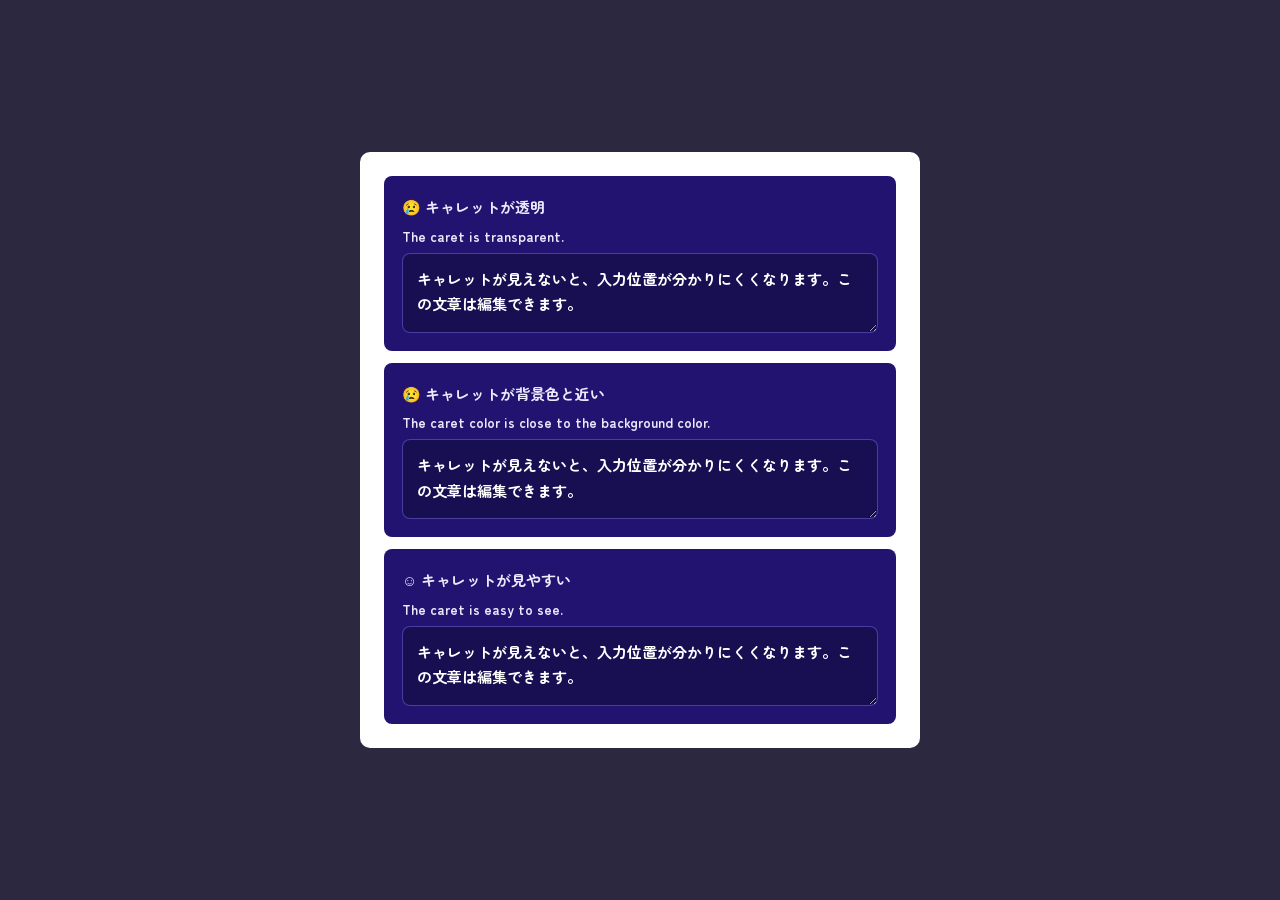
==== demo/02/index.html @ cbc42e5d "テーマカラーの指定をベタ書きにする base.cssに追加していたtheme系CSSカスタムプロパティを削除。  各デモで参照していたvar(--theme-*)を、実際の色値やrgb値へ展開した。 " ====
<!DOCTYPE html>
<html lang="ja">
<head>
  <meta charset="UTF-8" />
  <meta content="width=device-width, initial-scale=1" name="viewport" />
  <title>2. caret-colorプロパティのデモ</title>
  <link href="../base.css" rel="stylesheet" />
  <style>
    .compare {
      /* 上は背景に近いキャレット、下はアクセントカラーのキャレットにする */
      display: grid;
      gap: 12px;
    }

    .form {
      display: grid;
      gap: 12px;
      padding: 18px;
      border-radius: 8px;
      background: #21136f;
    }

    label {
      display: grid;
      gap: 6px;
      font-size: 0.94rem;
      color: #ebe9fc;
    }

    textarea {
      width: 100%;
      min-width: 0;
      padding: 12px 14px;
      border: 1px solid rgb(124 113 246 / 0.48);
      border-radius: 8px;
      font: inherit;
      color: #ffffff;
      background: #180f52;
      outline: none;
    }

    textarea {
      min-height: 80px;
      resize: vertical;
    }

    textarea:focus {
      border-color: #bab4ff;
      box-shadow: 0 0 0 3px rgb(124 113 246 / 0.24);
    }

    .bad textarea {
      /* キャレットが透明だと、入力位置を見つけにくい */
      caret-color: transparent;
    }

    .bad2 textarea {
      /* 背景に近いキャレット色だと、入力位置を見つけにくい */
      caret-color: #24146f;
    }

    .good textarea{
      /* 入力位置を見つけやすいよう、明るい色を使う */
      caret-color: #bab4ff;
    }

    .form .translation {
      color: #ebe9fc;
    }
  </style>
</head>

<body>
<div class="wrapper">
  <div class="compare">
    <div class="form bad">
      <label>
        <span>
          😢️ キャレットが透明
          <span class="translation" lang="en">The caret is transparent.</span>
        </span>
        <textarea>キャレットが見えないと、入力位置が分かりにくくなります。この文章は編集できます。</textarea>
      </label>
    </div>

    <div class="form bad2">
      <label>
        <span>
          😢️ キャレットが背景色と近い
          <span class="translation" lang="en">The caret color is close to the background color.</span>
        </span>
        <textarea>キャレットが見えないと、入力位置が分かりにくくなります。この文章は編集できます。</textarea>
      </label>
    </div>

    <div class="form good">
      <label>
        <span>
          ☺️ キャレットが見やすい
          <span class="translation" lang="en">The caret is easy to see.</span>
        </span>
        <textarea>キャレットが見えないと、入力位置が分かりにくくなります。この文章は編集できます。</textarea>
      </label>
    </div>
  </div>
</div>
</body>
</html>
---- demo/base.css ----
@import url("https://fonts.googleapis.com/css2?family=Zen+Maru+Gothic:wght@400;700&display=swap");

* {
  margin: 0;
  padding: 0;
  box-sizing: border-box;
}

html {
  height: 100%;

  body {
    display: grid;
    place-items: center;
    width: 100%;
    min-height: 100%;
    margin: 0;
    font-family: "Zen Maru Gothic", sans-serif;
    font-size: 16px;
    font-weight: bold;
    line-height: 1.7;
    color: #1f1b3f;
    background-color: #2b2840;
  }
}

a {
  font-weight: bold;
  color: inherit;
  text-decoration: none;
  letter-spacing: 1px;
  cursor: pointer;
}

button {
  font-family: inherit;
  font-weight: bold;
  border: none;
  cursor: pointer;
}

.wrapper {
  display: grid;
  gap: 16px;
  width: min(560px, calc(100% - 32px));
  padding: 24px;
  border-radius: 10px;
  background: #ffffff;
}

.translation {
  /* 日本語本文の直下に、英訳を少し控えめなサイズで添える */
  display: block;
  margin-top: 6px;
  font-size: 0.84rem;
  line-height: 1.55;
  color: #6f6a8c;
}
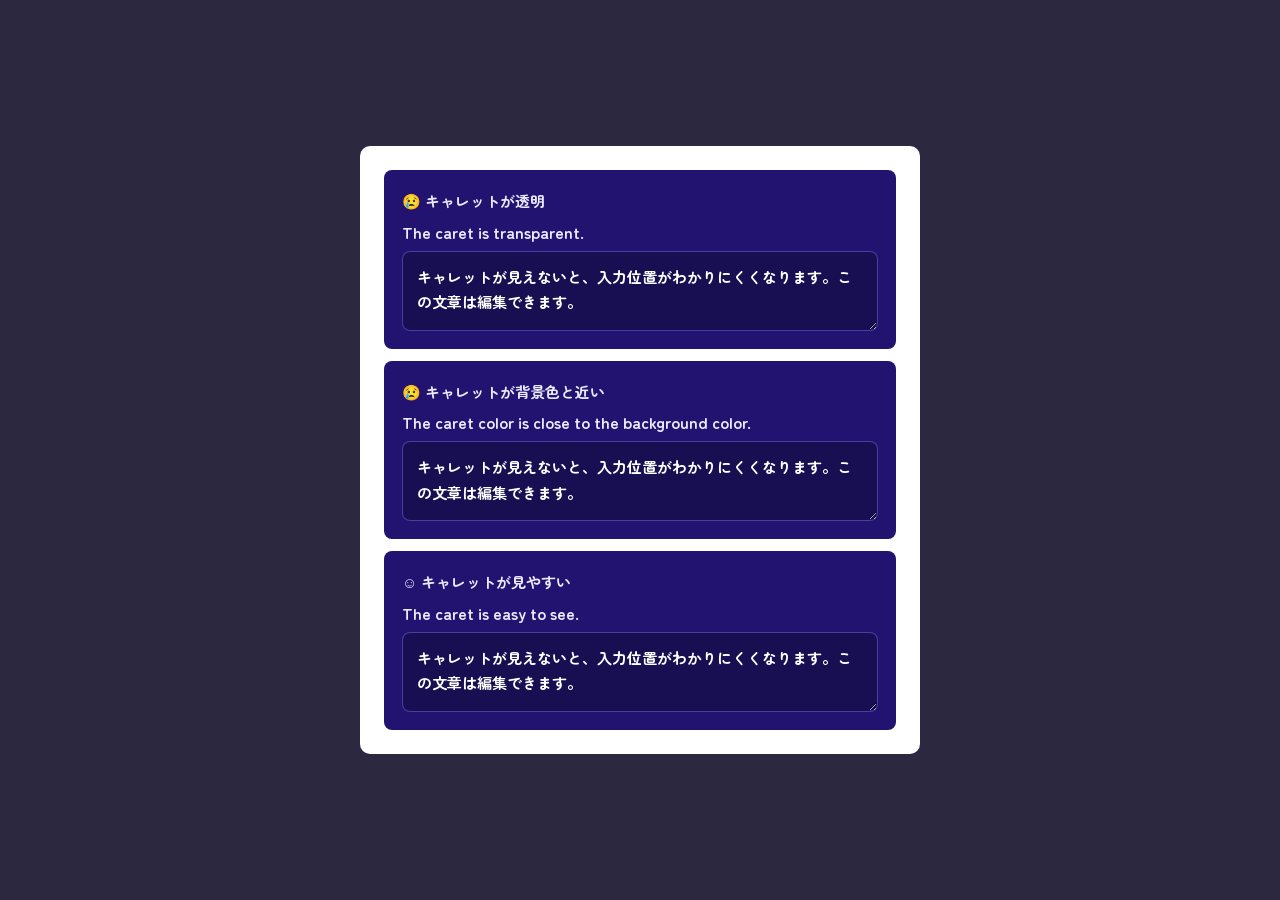
==== commit dcf99c58: "デモの表示と文言を調整 - 英語テキストのフォントサイズを拡大  - caret-colorデモのコメントと記法を整理  - ::target-text疑似要素デモの見出しレベルを調整  - ひらがな" ====
--- a/demo/02/index.html
+++ b/demo/02/index.html
@@ -7,7 +7,7 @@
   <link href="../base.css" rel="stylesheet" />
   <style>
     .compare {
-      /* 上は背景に近いキャレット、下はアクセントカラーのキャレットにする */
+      /* 上は見づらいキャレット、下は見やすいキャレットにする */
       display: grid;
       gap: 12px;
     }
@@ -50,17 +50,17 @@
     }
 
     .bad textarea {
-      /* キャレットが透明だと、入力位置を見つけにくい */
+      /* 悪い例：キャレットが透明だと、入力位置を見つけにくい */
       caret-color: transparent;
     }
 
     .bad2 textarea {
-      /* 背景に近いキャレット色だと、入力位置を見つけにくい */
+      /* 悪い例：背景色とキャレットの色が近いと、入力位置を見つけにくい */
       caret-color: #24146f;
     }
 
-    .good textarea{
-      /* 入力位置を見つけやすいよう、明るい色を使う */
+    .good textarea {
+      /* 良い例：入力位置を見つけやすいよう、明るい色を使う */
       caret-color: #bab4ff;
     }
 
@@ -79,7 +79,7 @@
           😢️ キャレットが透明
           <span class="translation" lang="en">The caret is transparent.</span>
         </span>
-        <textarea>キャレットが見えないと、入力位置が分かりにくくなります。この文章は編集できます。</textarea>
+        <textarea>キャレットが見えないと、入力位置がわかりにくくなります。この文章は編集できます。</textarea>
       </label>
     </div>
 
@@ -89,7 +89,7 @@
           😢️ キャレットが背景色と近い
           <span class="translation" lang="en">The caret color is close to the background color.</span>
         </span>
-        <textarea>キャレットが見えないと、入力位置が分かりにくくなります。この文章は編集できます。</textarea>
+        <textarea>キャレットが見えないと、入力位置がわかりにくくなります。この文章は編集できます。</textarea>
       </label>
     </div>
 
@@ -99,7 +99,7 @@
           ☺️ キャレットが見やすい
           <span class="translation" lang="en">The caret is easy to see.</span>
         </span>
-        <textarea>キャレットが見えないと、入力位置が分かりにくくなります。この文章は編集できます。</textarea>
+        <textarea>キャレットが見えないと、入力位置がわかりにくくなります。この文章は編集できます。</textarea>
       </label>
     </div>
   </div>
--- a/demo/base.css
+++ b/demo/base.css
@@ -49,10 +49,9 @@
 }
 
 .translation {
-  /* 日本語本文の直下に、英訳を少し控えめなサイズで添える */
   display: block;
   margin-top: 6px;
-  font-size: 0.84rem;
+  font-size: 1rem;
   line-height: 1.55;
   color: #6f6a8c;
 }
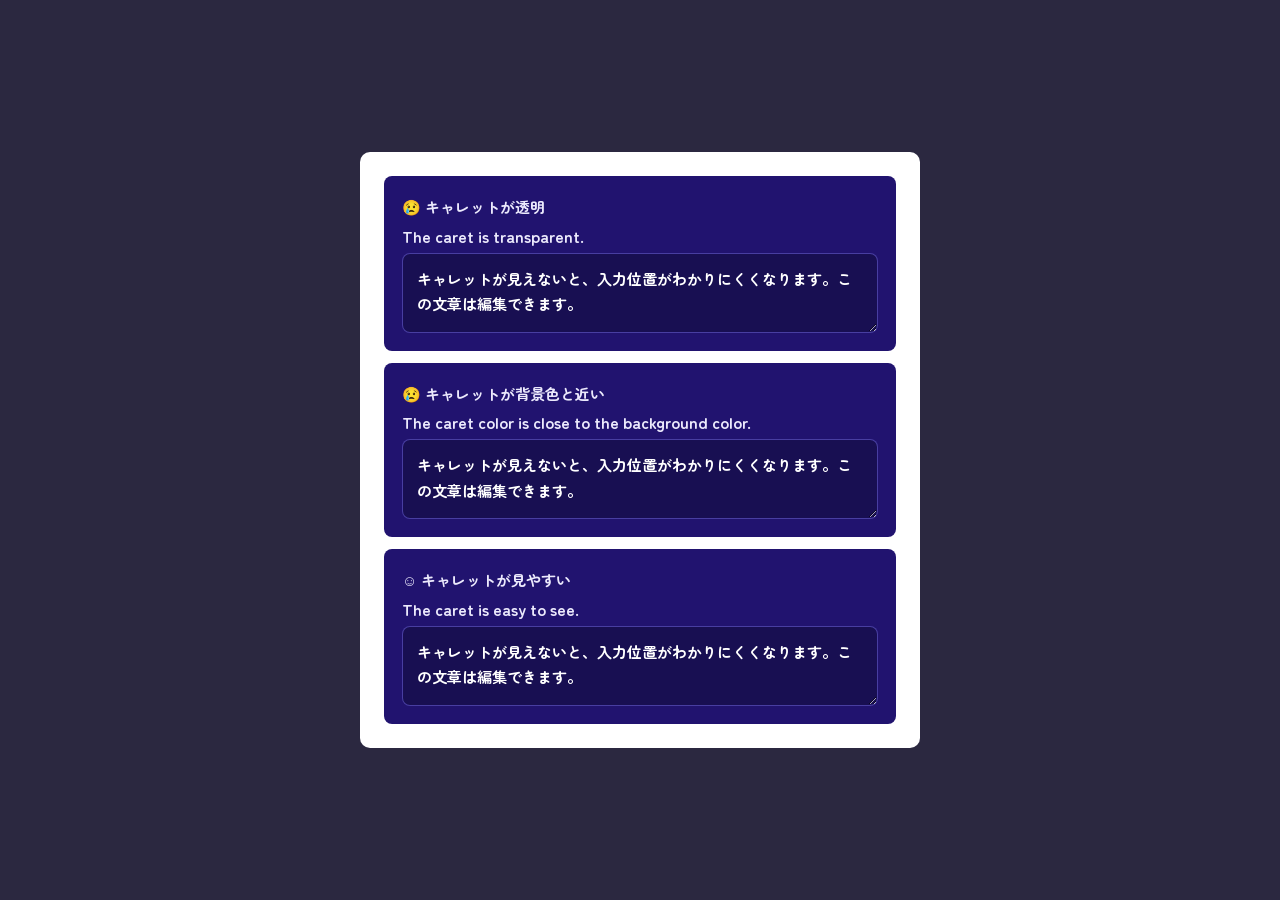
==== commit 7f8bba0e: "デモコメントに良い例と悪い例を明記 記事本文の説明に合わせて、各デモのCSSコメントへ良い例・悪い例の表記を追加。  demo/01とdemo/05では、CSSだけでは比較意図が伝わりにくい箇所にHT" ====
--- a/demo/02/index.html
+++ b/demo/02/index.html
@@ -7,7 +7,7 @@
   <link href="../base.css" rel="stylesheet" />
   <style>
     .compare {
-      /* 上は見づらいキャレット、下は見やすいキャレットにする */
+      /* 上2つは悪い例、下は良い例としてキャレットの見え方を比較する */
       display: grid;
       gap: 12px;
     }
--- a/demo/base.css
+++ b/demo/base.css
@@ -52,6 +52,6 @@
   display: block;
   margin-top: 6px;
   font-size: 1rem;
-  line-height: 1.55;
+  line-height: 1.3;
   color: #6f6a8c;
 }
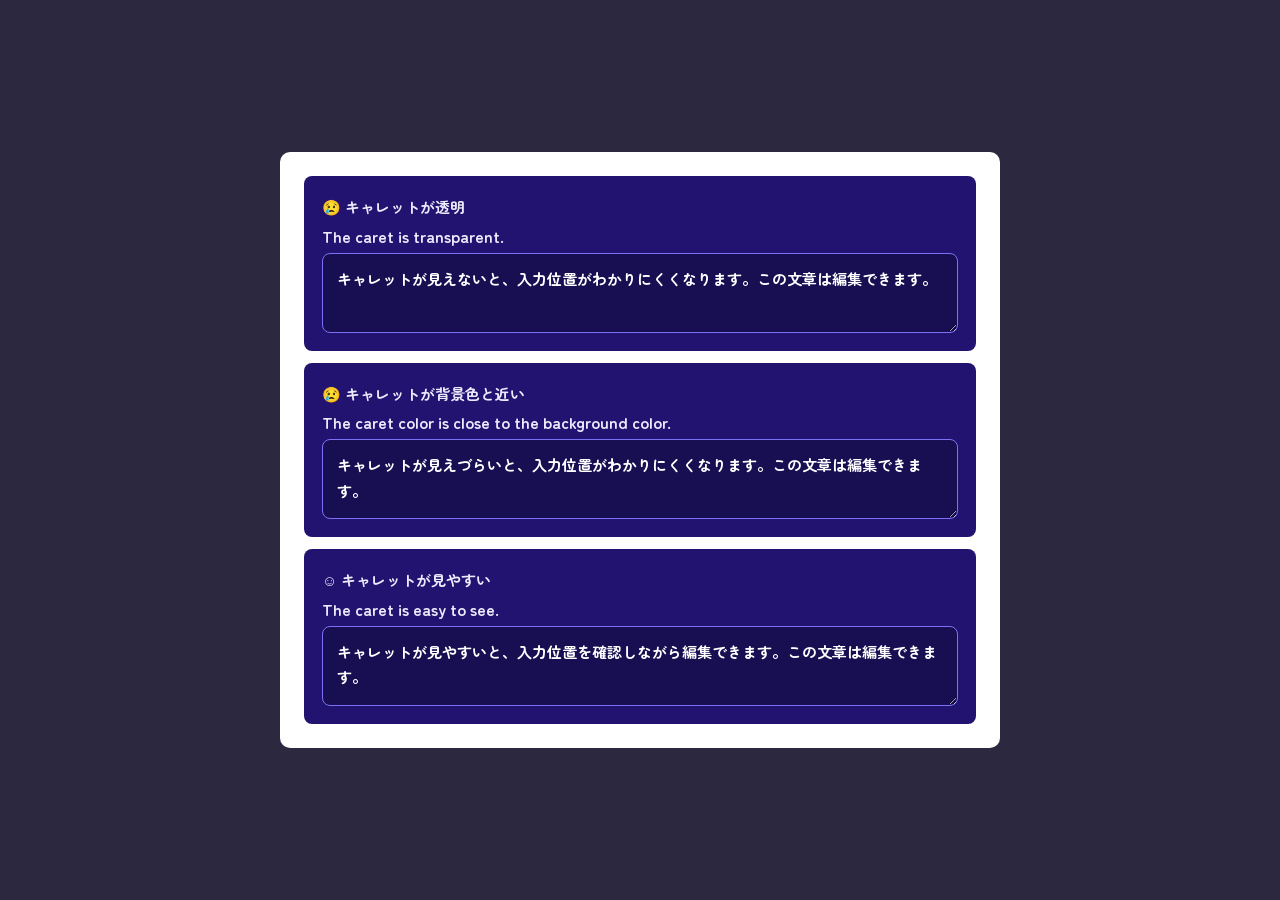
==== commit a1589bed: "デモのCSSネストとコントラストを調整 各デモのCSSをネスト記法で整理。  デモ02の文言とtextarea周辺のスタイルを調整。  デモ03の長押し時の選択ハイライト対策を追加。  デモ04の不要" ====
--- a/demo/02/index.html
+++ b/demo/02/index.html
@@ -7,7 +7,6 @@
   <link href="../base.css" rel="stylesheet" />
   <style>
     .compare {
-      /* 上2つは悪い例、下は良い例としてキャレットの見え方を比較する */
       display: grid;
       gap: 12px;
     }
@@ -18,6 +17,10 @@
       padding: 18px;
       border-radius: 8px;
       background: #21136f;
+
+      .translation {
+        color: #ebe9fc;
+      }
     }
 
     label {
@@ -30,43 +33,43 @@
     textarea {
       width: 100%;
       min-width: 0;
+      min-height: 80px;
       padding: 12px 14px;
-      border: 1px solid rgb(124 113 246 / 0.48);
+      border: 1px solid #7c71f6;
       border-radius: 8px;
       font: inherit;
       color: #ffffff;
       background: #180f52;
       outline: none;
+      resize: vertical;
+
+      &:focus {
+        border-color: #bab4ff;
+        box-shadow: 0 0 0 3px rgb(124 113 246 / 0.24);
+      }
     }
 
-    textarea {
-      min-height: 80px;
-      resize: vertical;
+    .bad {
+      textarea {
+        /* 悪い例：キャレットが透明だと、入力位置を見つけにくい */
+        caret-color: transparent;
+      }
     }
 
-    textarea:focus {
-      border-color: #bab4ff;
-      box-shadow: 0 0 0 3px rgb(124 113 246 / 0.24);
+    .bad2 {
+      textarea {
+        /* 悪い例：背景色とキャレットの色が近いと、入力位置を見つけにくい */
+        caret-color: #24146f;
+      }
     }
 
-    .bad textarea {
-      /* 悪い例：キャレットが透明だと、入力位置を見つけにくい */
-      caret-color: transparent;
+    .good {
+      textarea {
+        /* 良い例：入力位置を見つけやすいよう、明るい色を使う */
+        caret-color: #bab4ff;
+      }
     }
 
-    .bad2 textarea {
-      /* 悪い例：背景色とキャレットの色が近いと、入力位置を見つけにくい */
-      caret-color: #24146f;
-    }
-
-    .good textarea {
-      /* 良い例：入力位置を見つけやすいよう、明るい色を使う */
-      caret-color: #bab4ff;
-    }
-
-    .form .translation {
-      color: #ebe9fc;
-    }
   </style>
 </head>
 
@@ -89,7 +92,7 @@
           😢️ キャレットが背景色と近い
           <span class="translation" lang="en">The caret color is close to the background color.</span>
         </span>
-        <textarea>キャレットが見えないと、入力位置がわかりにくくなります。この文章は編集できます。</textarea>
+        <textarea>キャレットが見えづらいと、入力位置がわかりにくくなります。この文章は編集できます。</textarea>
       </label>
     </div>
 
@@ -99,7 +102,7 @@
           ☺️ キャレットが見やすい
           <span class="translation" lang="en">The caret is easy to see.</span>
         </span>
-        <textarea>キャレットが見えないと、入力位置がわかりにくくなります。この文章は編集できます。</textarea>
+        <textarea>キャレットが見やすいと、入力位置を確認しながら編集できます。この文章は編集できます。</textarea>
       </label>
     </div>
   </div>
--- a/demo/base.css
+++ b/demo/base.css
@@ -42,7 +42,7 @@
 .wrapper {
   display: grid;
   gap: 16px;
-  width: min(560px, calc(100% - 32px));
+  width: min(720px, calc(100% - 32px));
   padding: 24px;
   border-radius: 10px;
   background: #ffffff;
@@ -53,5 +53,5 @@
   margin-top: 6px;
   font-size: 1rem;
   line-height: 1.3;
-  color: #6f6a8c;
+  color: #625d7a;
 }
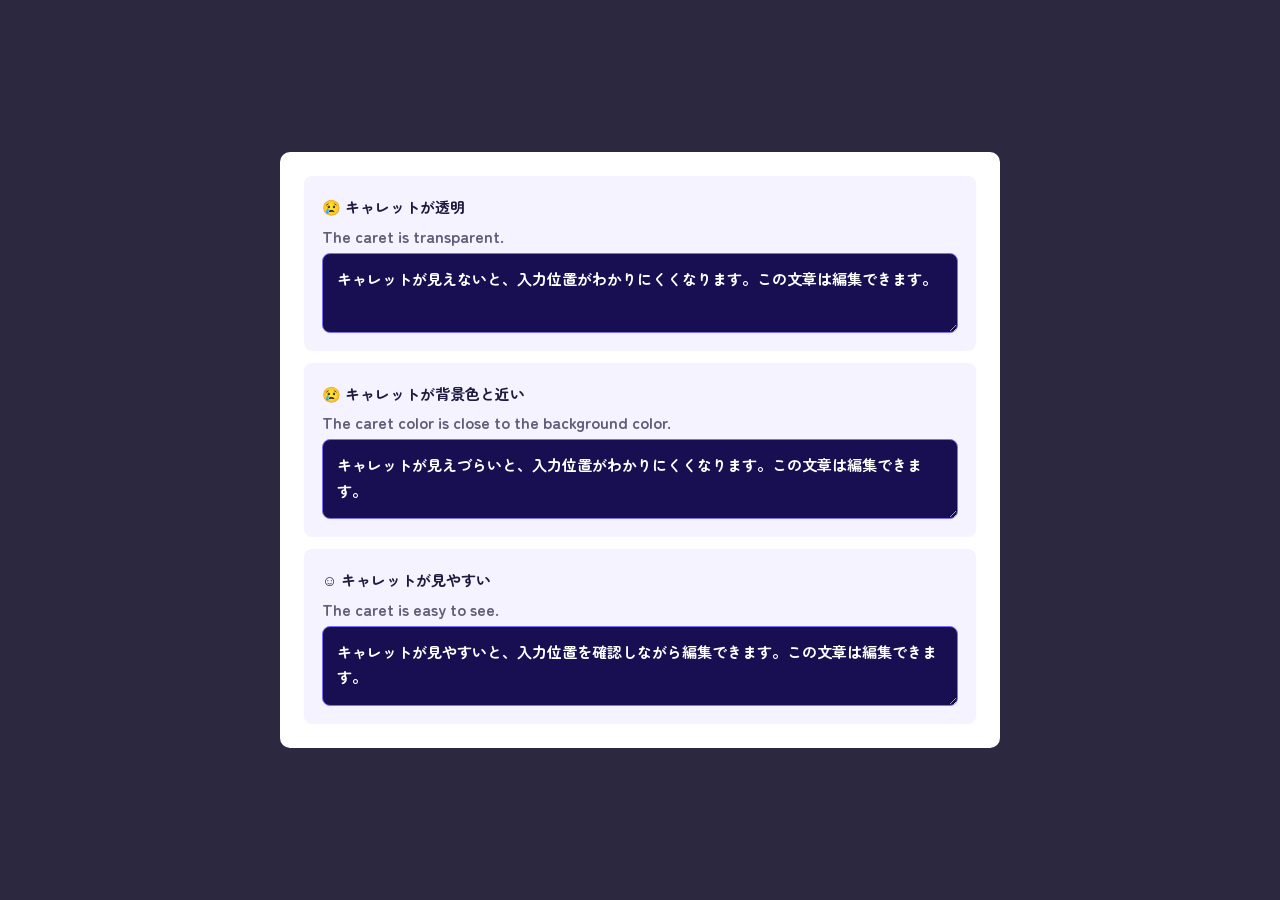
==== commit af53d025: "デモ02と04の読みやすさを調整 デモ02は入力欄以外を薄い背景と濃い文字色へ変更。  デモ04は日本語と英語、上下カード間の余白を広げる。" ====
--- a/demo/02/index.html
+++ b/demo/02/index.html
@@ -16,10 +16,10 @@
       gap: 12px;
       padding: 18px;
       border-radius: 8px;
-      background: #21136f;
+      background: #f5f3ff;
 
       .translation {
-        color: #ebe9fc;
+        color: #625d7a;
       }
     }
 
@@ -27,7 +27,7 @@
       display: grid;
       gap: 6px;
       font-size: 0.94rem;
-      color: #ebe9fc;
+      color: #1f1b3f;
     }
 
     textarea {
@@ -50,21 +50,21 @@
     }
 
     .bad {
-      textarea {
+      & textarea {
         /* 悪い例：キャレットが透明だと、入力位置を見つけにくい */
         caret-color: transparent;
       }
     }
 
     .bad2 {
-      textarea {
+      & textarea {
         /* 悪い例：背景色とキャレットの色が近いと、入力位置を見つけにくい */
         caret-color: #24146f;
       }
     }
 
     .good {
-      textarea {
+      & textarea {
         /* 良い例：入力位置を見つけやすいよう、明るい色を使う */
         caret-color: #bab4ff;
       }
